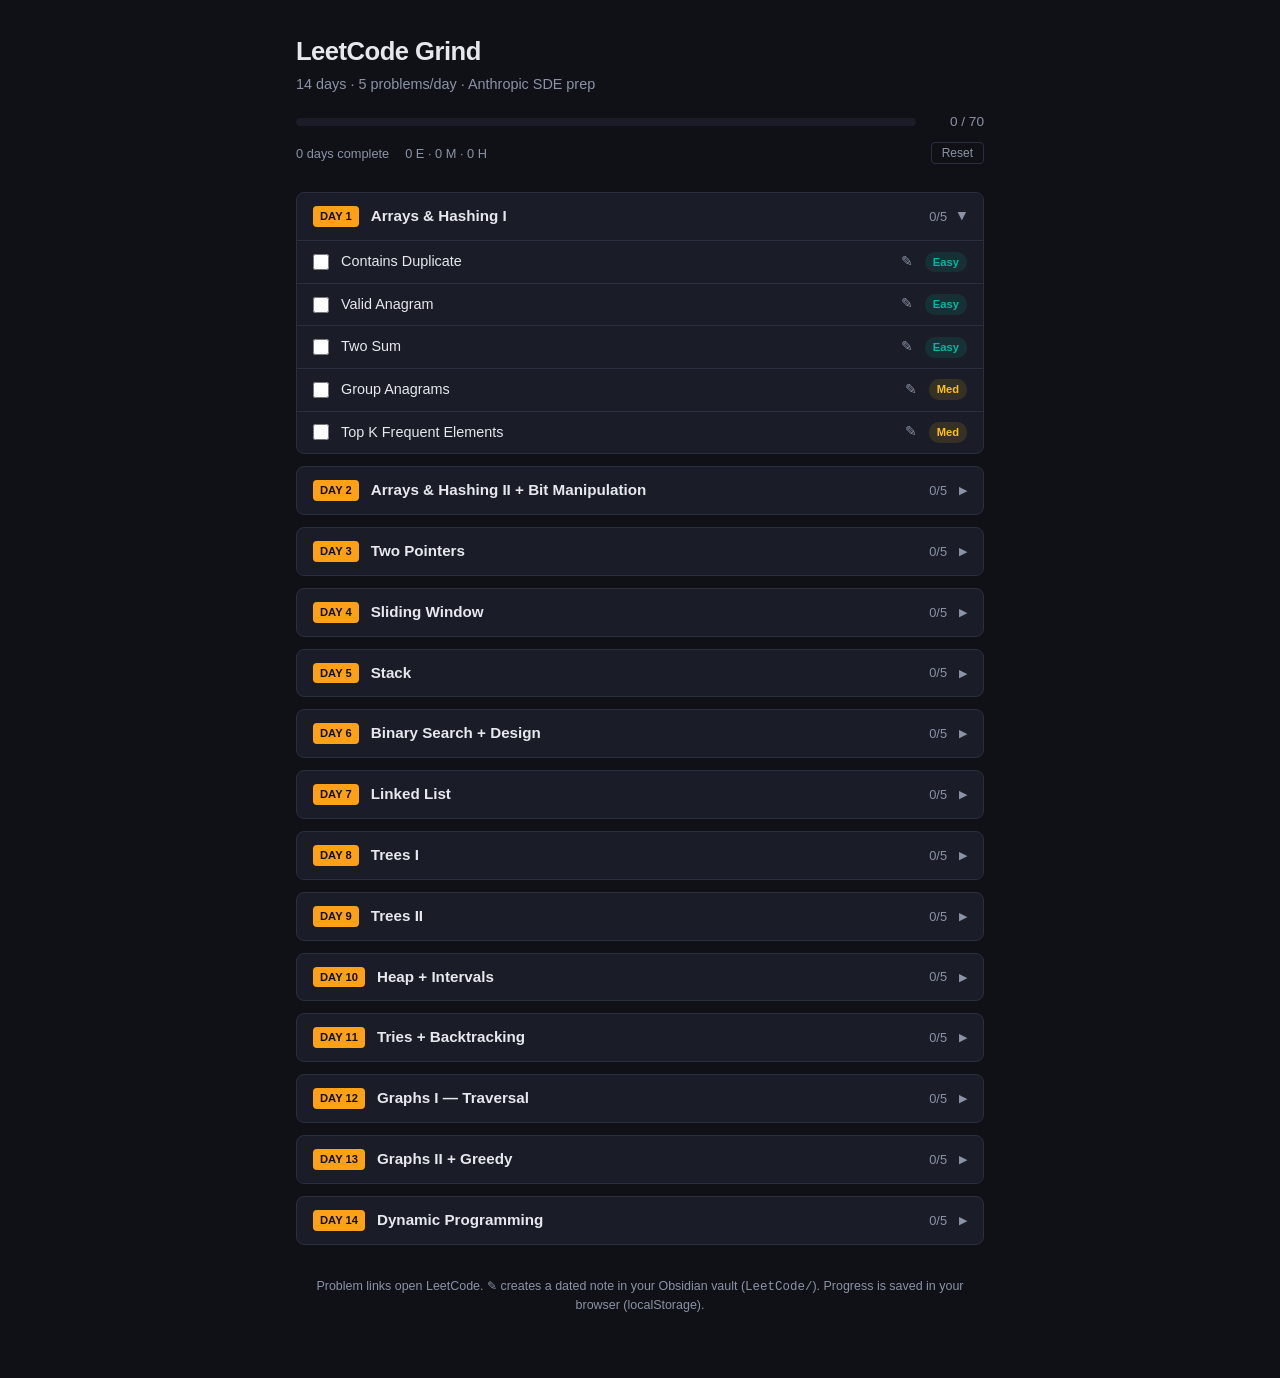
==== tracker/index.html @ 42848d53 "Add tracker/: 14-day LeetCode plan webpage with progress tracking Local static page (no deps, no bui" ====
<!DOCTYPE html>
<html lang="en">
<head>
  <meta charset="UTF-8" />
  <meta name="viewport" content="width=device-width, initial-scale=1.0" />
  <title>LeetCode Grind — 14 Day Plan</title>
  <link rel="stylesheet" href="styles.css" />
</head>
<body>
  <header>
    <h1>LeetCode Grind</h1>
    <p class="subtitle">14 days · 5 problems/day · Anthropic SDE prep</p>
    <div class="progress-wrap">
      <div class="progress-bar"><div id="progress-fill"></div></div>
      <span id="progress-text">0 / 70</span>
    </div>
    <div class="stats">
      <span id="stat-days">0 days complete</span>
      <span id="stat-diff">0 E · 0 M · 0 H</span>
      <button id="reset-btn" title="Clear all progress">Reset</button>
    </div>
  </header>

  <main id="plan"></main>

  <footer>
    <p>Problem links open LeetCode. ✎ creates a dated note in your Obsidian vault (<code>LeetCode/</code>).
    Progress is saved in your browser (localStorage).</p>
  </footer>

  <script src="plan.js"></script>
  <script src="app.js"></script>
</body>
</html>
---- tracker/styles.css ----
:root {
  --bg: #0f1117;
  --surface: #1a1d27;
  --surface-hover: #222633;
  --border: #2a2f3f;
  --text: #e6e8ee;
  --text-dim: #8b93a7;
  --accent: #ffa116;
  --easy: #00b8a3;
  --medium: #ffc01e;
  --hard: #ff375f;
  --done: #2fbb5e;
}

* { box-sizing: border-box; margin: 0; }

body {
  font-family: -apple-system, "Segoe UI", Roboto, Helvetica, Arial, sans-serif;
  background: var(--bg);
  color: var(--text);
  max-width: 720px;
  margin: 0 auto;
  padding: 32px 16px 64px;
  line-height: 1.5;
}

header { margin-bottom: 28px; }

h1 { font-size: 1.6rem; letter-spacing: -0.02em; }

.subtitle { color: var(--text-dim); font-size: 0.9rem; margin: 4px 0 16px; }

.progress-wrap { display: flex; align-items: center; gap: 12px; }

.progress-bar {
  flex: 1;
  height: 8px;
  background: var(--surface);
  border-radius: 4px;
  overflow: hidden;
}

#progress-fill {
  height: 100%;
  width: 0%;
  background: var(--accent);
  border-radius: 4px;
  transition: width 0.25s ease;
}

#progress-text { font-size: 0.85rem; color: var(--text-dim); min-width: 56px; text-align: right; }

.stats {
  display: flex;
  gap: 16px;
  margin-top: 10px;
  font-size: 0.8rem;
  color: var(--text-dim);
  align-items: center;
}

#reset-btn {
  margin-left: auto;
  background: none;
  border: 1px solid var(--border);
  color: var(--text-dim);
  font-size: 0.75rem;
  padding: 3px 10px;
  border-radius: 4px;
  cursor: pointer;
}

#reset-btn:hover { color: var(--hard); border-color: var(--hard); }

.day {
  background: var(--surface);
  border: 1px solid var(--border);
  border-radius: 8px;
  margin-bottom: 12px;
  overflow: hidden;
}

.day-header {
  display: flex;
  align-items: center;
  gap: 12px;
  padding: 12px 16px;
  cursor: pointer;
  user-select: none;
}

.day-header:hover { background: var(--surface-hover); }

.day-num {
  font-size: 0.7rem;
  font-weight: 700;
  color: var(--bg);
  background: var(--accent);
  border-radius: 4px;
  padding: 2px 7px;
  flex-shrink: 0;
}

.day.complete .day-num { background: var(--done); }

.day-topic { font-weight: 600; font-size: 0.95rem; flex: 1; }

.day-count { font-size: 0.8rem; color: var(--text-dim); }

.chevron {
  color: var(--text-dim);
  font-size: 0.7rem;
  transition: transform 0.2s;
}

.day.open .chevron { transform: rotate(90deg); }

.problems { display: none; border-top: 1px solid var(--border); }

.day.open .problems { display: block; }

.problem {
  display: flex;
  align-items: center;
  gap: 12px;
  padding: 10px 16px;
  border-bottom: 1px solid var(--border);
}

.problem:last-child { border-bottom: none; }

.problem:hover { background: var(--surface-hover); }

.problem input[type="checkbox"] {
  width: 16px;
  height: 16px;
  accent-color: var(--done);
  cursor: pointer;
  flex-shrink: 0;
}

.problem a.title {
  flex: 1;
  color: var(--text);
  text-decoration: none;
  font-size: 0.9rem;
}

.problem a.title:hover { color: var(--accent); text-decoration: underline; }

.problem.done a.title { color: var(--text-dim); text-decoration: line-through; }

.note {
  color: var(--text-dim);
  text-decoration: none;
  font-size: 0.85rem;
  flex-shrink: 0;
}

.note:hover { color: var(--accent); }

.diff {
  font-size: 0.7rem;
  font-weight: 600;
  padding: 2px 8px;
  border-radius: 10px;
  flex-shrink: 0;
}

.diff.E { color: var(--easy); background: rgba(0, 184, 163, 0.12); }
.diff.M { color: var(--medium); background: rgba(255, 192, 30, 0.12); }
.diff.H { color: var(--hard); background: rgba(255, 55, 95, 0.12); }

footer {
  margin-top: 32px;
  text-align: center;
  font-size: 0.78rem;
  color: var(--text-dim);
}
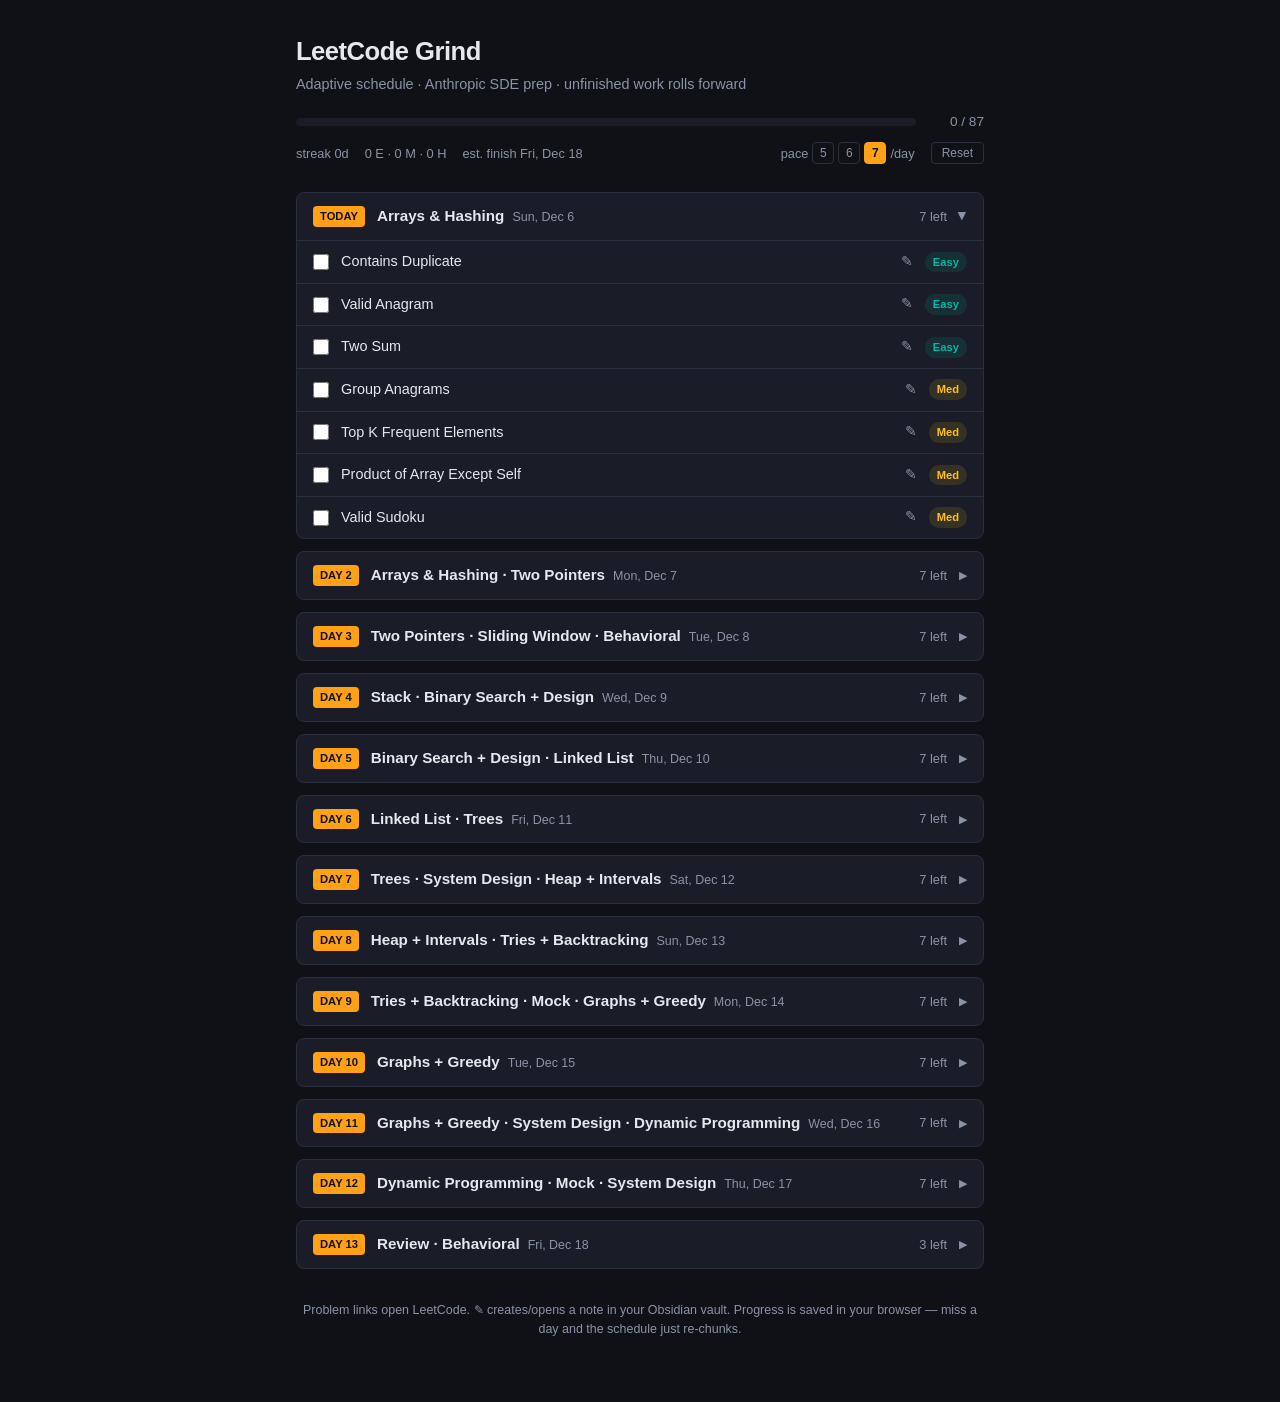
==== commit 0054bf8d: "Make tracker adaptive: queue-based plan with pace selector The plan is now a single ordered queue (7" ====
--- a/tracker/index.html
+++ b/tracker/index.html
@@ -3,29 +3,37 @@
 <head>
   <meta charset="UTF-8" />
   <meta name="viewport" content="width=device-width, initial-scale=1.0" />
-  <title>LeetCode Grind — 14 Day Plan</title>
+  <title>LeetCode Grind — Adaptive Plan</title>
   <link rel="stylesheet" href="styles.css" />
 </head>
 <body>
   <header>
     <h1>LeetCode Grind</h1>
-    <p class="subtitle">14 days · 5 problems/day · Anthropic SDE prep</p>
+    <p class="subtitle">Adaptive schedule · Anthropic SDE prep · unfinished work rolls forward</p>
     <div class="progress-wrap">
       <div class="progress-bar"><div id="progress-fill"></div></div>
-      <span id="progress-text">0 / 70</span>
+      <span id="progress-text">0 / 0</span>
     </div>
     <div class="stats">
-      <span id="stat-days">0 days complete</span>
-      <span id="stat-diff">0 E · 0 M · 0 H</span>
+      <span id="stat-streak"></span>
+      <span id="stat-diff"></span>
+      <span id="stat-eta"></span>
+      <span class="pace-wrap">
+        pace
+        <button class="pace-btn" data-pace="5">5</button>
+        <button class="pace-btn" data-pace="6">6</button>
+        <button class="pace-btn" data-pace="7">7</button>/day
+      </span>
       <button id="reset-btn" title="Clear all progress">Reset</button>
     </div>
   </header>
 
   <main id="plan"></main>
+  <div id="history"></div>
 
   <footer>
-    <p>Problem links open LeetCode. ✎ creates a dated note in your Obsidian vault (<code>LeetCode/</code>).
-    Progress is saved in your browser (localStorage).</p>
+    <p>Problem links open LeetCode. ✎ creates/opens a note in your Obsidian vault.
+    Progress is saved in your browser — miss a day and the schedule just re-chunks.</p>
   </footer>
 
   <script src="plan.js"></script>
--- a/tracker/styles.css
+++ b/tracker/styles.css
@@ -52,15 +52,31 @@
 
 .stats {
   display: flex;
-  gap: 16px;
+  flex-wrap: wrap;
+  gap: 8px 16px;
   margin-top: 10px;
   font-size: 0.8rem;
   color: var(--text-dim);
   align-items: center;
 }
 
+.pace-wrap { display: flex; align-items: center; gap: 4px; margin-left: auto; }
+
+.pace-btn {
+  background: none;
+  border: 1px solid var(--border);
+  color: var(--text-dim);
+  font-size: 0.75rem;
+  width: 22px;
+  height: 22px;
+  border-radius: 4px;
+  cursor: pointer;
+}
+
+.pace-btn:hover { color: var(--text); }
+.pace-btn.active { color: var(--bg); background: var(--accent); border-color: var(--accent); font-weight: 700; }
+
 #reset-btn {
-  margin-left: auto;
   background: none;
   border: 1px solid var(--border);
   color: var(--text-dim);
@@ -101,11 +117,17 @@
   flex-shrink: 0;
 }
 
-.day.complete .day-num { background: var(--done); }
-
-.day-topic { font-weight: 600; font-size: 0.95rem; flex: 1; }
-
-.day-count { font-size: 0.8rem; color: var(--text-dim); }
+.day-topic { font-weight: 600; font-size: 0.95rem; flex: 1; min-width: 0; }
+
+.day-date {
+  font-weight: 400;
+  font-size: 0.78rem;
+  color: var(--text-dim);
+  margin-left: 8px;
+  white-space: nowrap;
+}
+
+.day-count { font-size: 0.8rem; color: var(--text-dim); white-space: nowrap; }
 
 .chevron {
   color: var(--text-dim);
@@ -139,8 +161,9 @@
   flex-shrink: 0;
 }
 
-.problem a.title {
+.problem .title {
   flex: 1;
+  min-width: 0;
   color: var(--text);
   text-decoration: none;
   font-size: 0.9rem;
@@ -148,7 +171,17 @@
 
 .problem a.title:hover { color: var(--accent); text-decoration: underline; }
 
-.problem.done a.title { color: var(--text-dim); text-decoration: line-through; }
+.problem.done .title { color: var(--text-dim); text-decoration: line-through; }
+
+.problem .desc {
+  display: block;
+  font-size: 0.75rem;
+  color: var(--text-dim);
+  text-decoration: none;
+  margin-top: 2px;
+}
+
+.problem.done .desc { text-decoration: none; }
 
 .note {
   color: var(--text-dim);
@@ -159,7 +192,17 @@
 
 .note:hover { color: var(--accent); }
 
-.diff {
+.topic-tag {
+  font-size: 0.68rem;
+  color: var(--text-dim);
+  flex-shrink: 0;
+  max-width: 110px;
+  overflow: hidden;
+  text-overflow: ellipsis;
+  white-space: nowrap;
+}
+
+.diff, .task-badge {
   font-size: 0.7rem;
   font-weight: 600;
   padding: 2px 8px;
@@ -171,6 +214,30 @@
 .diff.M { color: var(--medium); background: rgba(255, 192, 30, 0.12); }
 .diff.H { color: var(--hard); background: rgba(255, 55, 95, 0.12); }
 
+.task-badge { color: var(--accent); background: rgba(255, 161, 22, 0.12); }
+
+.history {
+  margin-top: 24px;
+  border: 1px solid var(--border);
+  border-radius: 8px;
+  background: var(--surface);
+  padding: 10px 16px;
+  font-size: 0.85rem;
+}
+
+.history summary { cursor: pointer; color: var(--text-dim); }
+
+.hist-group { margin-top: 10px; }
+
+.hist-date { font-weight: 600; font-size: 0.8rem; }
+
+.hist-item {
+  color: var(--text-dim);
+  font-size: 0.8rem;
+  text-decoration: line-through;
+  padding-left: 8px;
+}
+
 footer {
   margin-top: 32px;
   text-align: center;
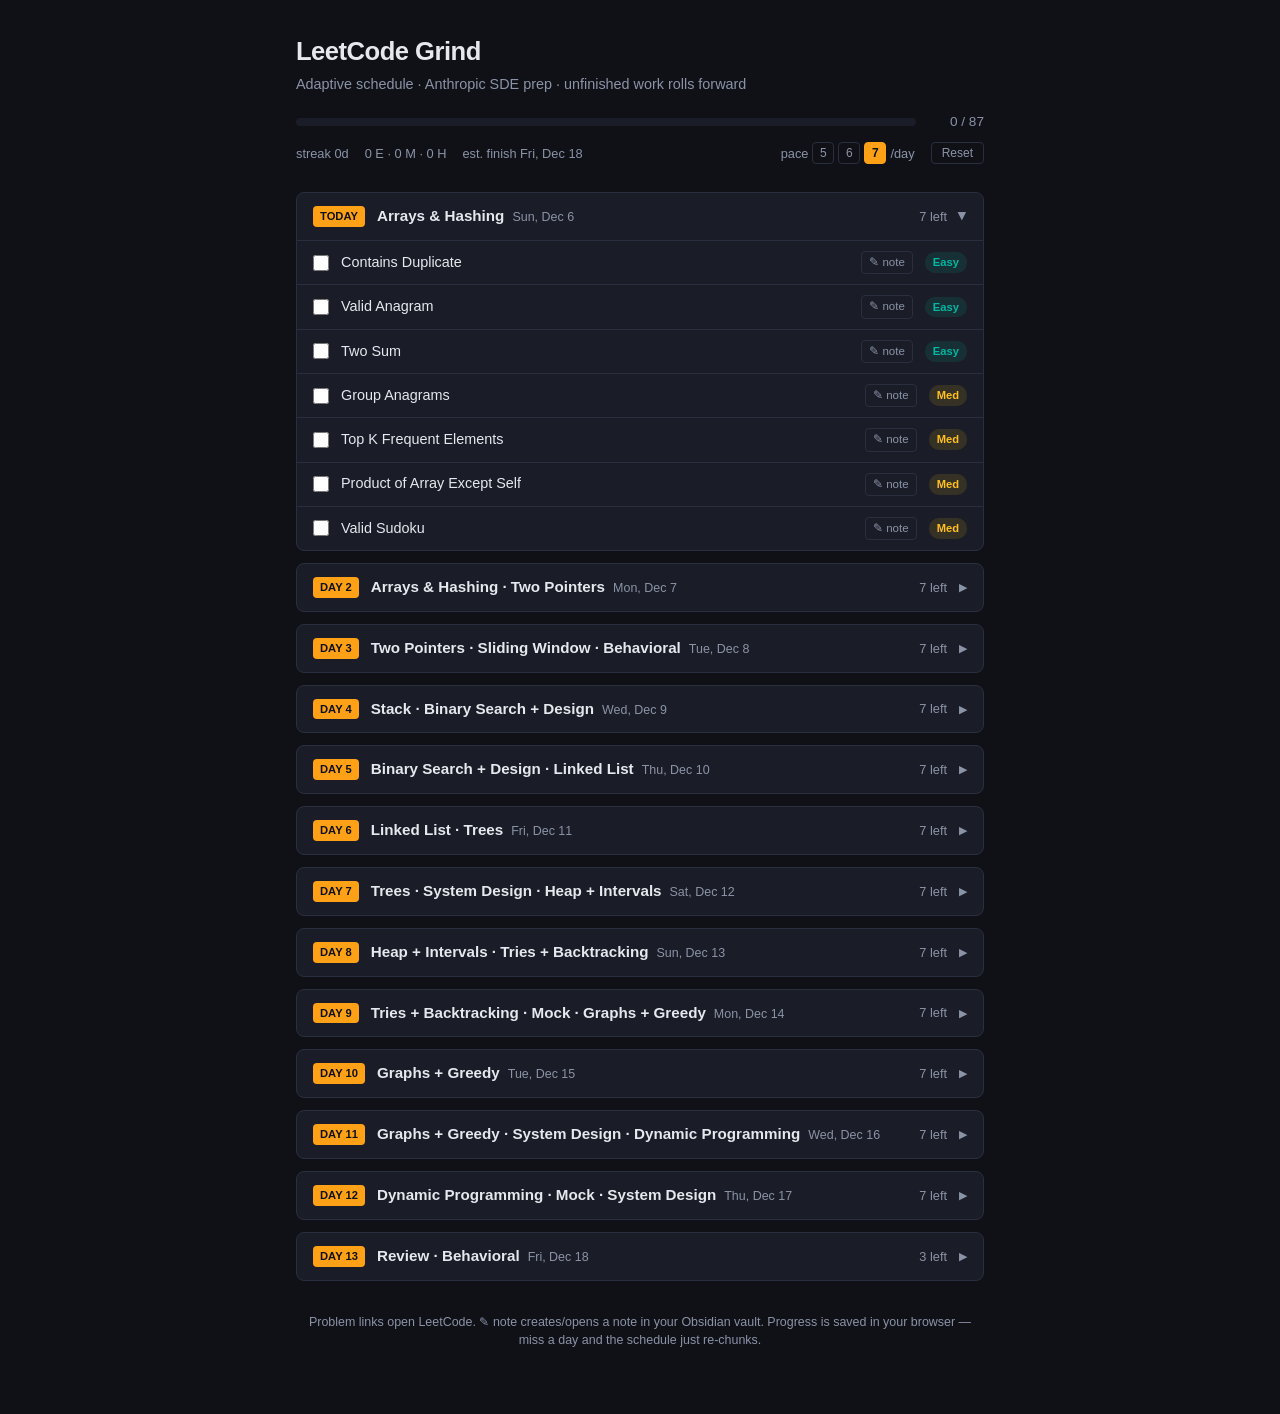
==== commit 24bdfde9: "Add click feedback to Obsidian note links The ✎ buttons now look like buttons (bordered chip labeled" ====
--- a/tracker/index.html
+++ b/tracker/index.html
@@ -32,7 +32,7 @@
   <div id="history"></div>
 
   <footer>
-    <p>Problem links open LeetCode. ✎ creates/opens a note in your Obsidian vault.
+    <p>Problem links open LeetCode. ✎ note creates/opens a note in your Obsidian vault.
     Progress is saved in your browser — miss a day and the schedule just re-chunks.</p>
   </footer>
 
--- a/tracker/styles.css
+++ b/tracker/styles.css
@@ -186,11 +186,45 @@
 .note {
   color: var(--text-dim);
   text-decoration: none;
-  font-size: 0.85rem;
-  flex-shrink: 0;
-}
-
-.note:hover { color: var(--accent); }
+  font-size: 0.72rem;
+  flex-shrink: 0;
+  border: 1px solid var(--border);
+  border-radius: 4px;
+  padding: 2px 7px;
+  transition: color 0.15s, border-color 0.15s;
+}
+
+.note:hover { color: var(--accent); border-color: var(--accent); }
+
+.note.clicked {
+  animation: pop 0.35s ease;
+  color: var(--done);
+  border-color: var(--done);
+}
+
+@keyframes pop {
+  50% { transform: scale(1.3); }
+}
+
+#toast {
+  position: fixed;
+  bottom: 24px;
+  left: 50%;
+  transform: translateX(-50%) translateY(8px);
+  background: var(--surface);
+  color: var(--text);
+  border: 1px solid var(--border);
+  border-radius: 6px;
+  padding: 8px 14px;
+  font-size: 0.82rem;
+  opacity: 0;
+  pointer-events: none;
+  transition: opacity 0.2s, transform 0.2s;
+  z-index: 10;
+  max-width: 90vw;
+}
+
+#toast.show { opacity: 1; transform: translateX(-50%) translateY(0); }
 
 .topic-tag {
   font-size: 0.68rem;
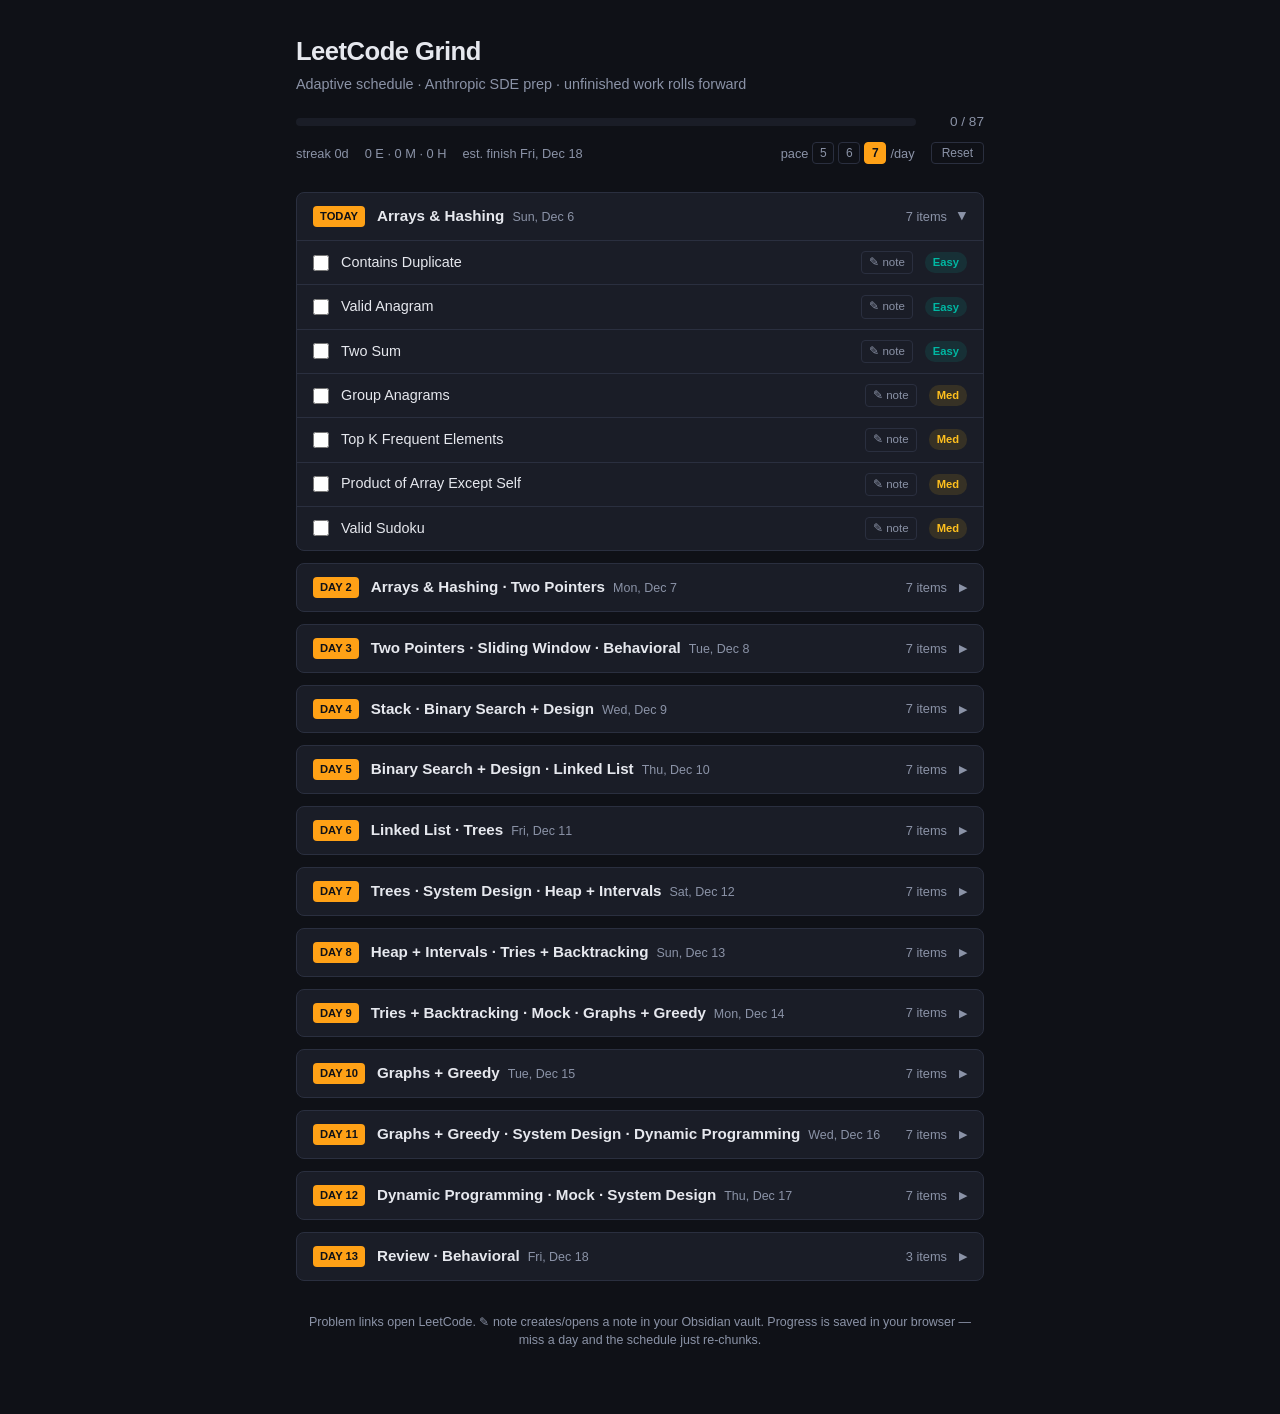
==== commit c2e10b42: "Pin completed items to the day they were finished Days are now anchored to real calendar dates: item" ====
--- a/tracker/index.html
+++ b/tracker/index.html
@@ -29,7 +29,6 @@
   </header>
 
   <main id="plan"></main>
-  <div id="history"></div>
 
   <footer>
     <p>Problem links open LeetCode. ✎ note creates/opens a note in your Obsidian vault.
--- a/tracker/styles.css
+++ b/tracker/styles.css
@@ -250,28 +250,6 @@
 
 .task-badge { color: var(--accent); background: rgba(255, 161, 22, 0.12); }
 
-.history {
-  margin-top: 24px;
-  border: 1px solid var(--border);
-  border-radius: 8px;
-  background: var(--surface);
-  padding: 10px 16px;
-  font-size: 0.85rem;
-}
-
-.history summary { cursor: pointer; color: var(--text-dim); }
-
-.hist-group { margin-top: 10px; }
-
-.hist-date { font-weight: 600; font-size: 0.8rem; }
-
-.hist-item {
-  color: var(--text-dim);
-  font-size: 0.8rem;
-  text-decoration: line-through;
-  padding-left: 8px;
-}
-
 footer {
   margin-top: 32px;
   text-align: center;
